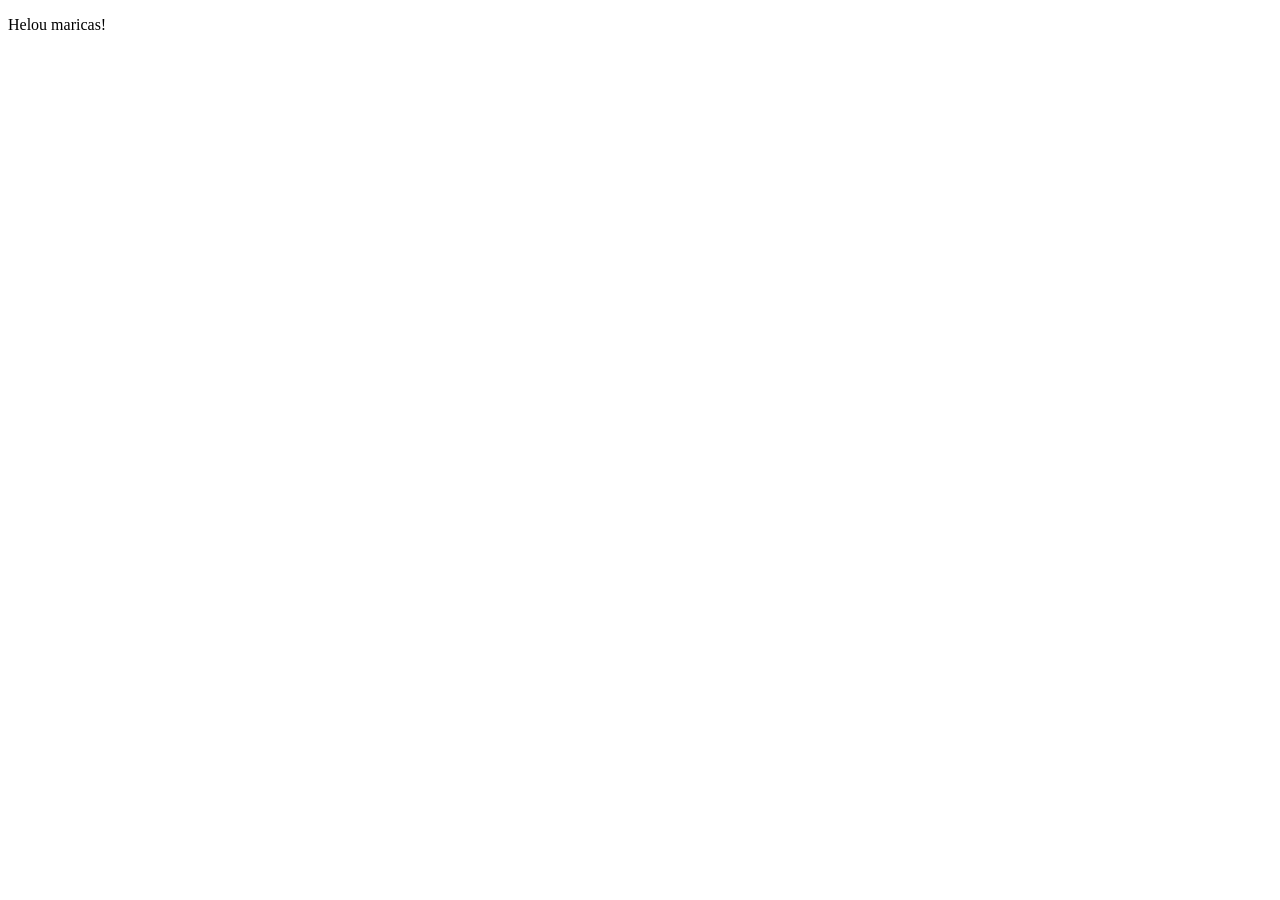
==== index.html @ 7c180227 "PrimerCommit" ====
<!DOCTYPE html>
<html lang="en">
<head>
    <meta charset="UTF-8">
    <meta name="viewport" content="width=device-width, initial-scale=1.0">
    <title>Document</title>
</head>
<body>
    <p>Helou maricas!</p>
</body>
</html>
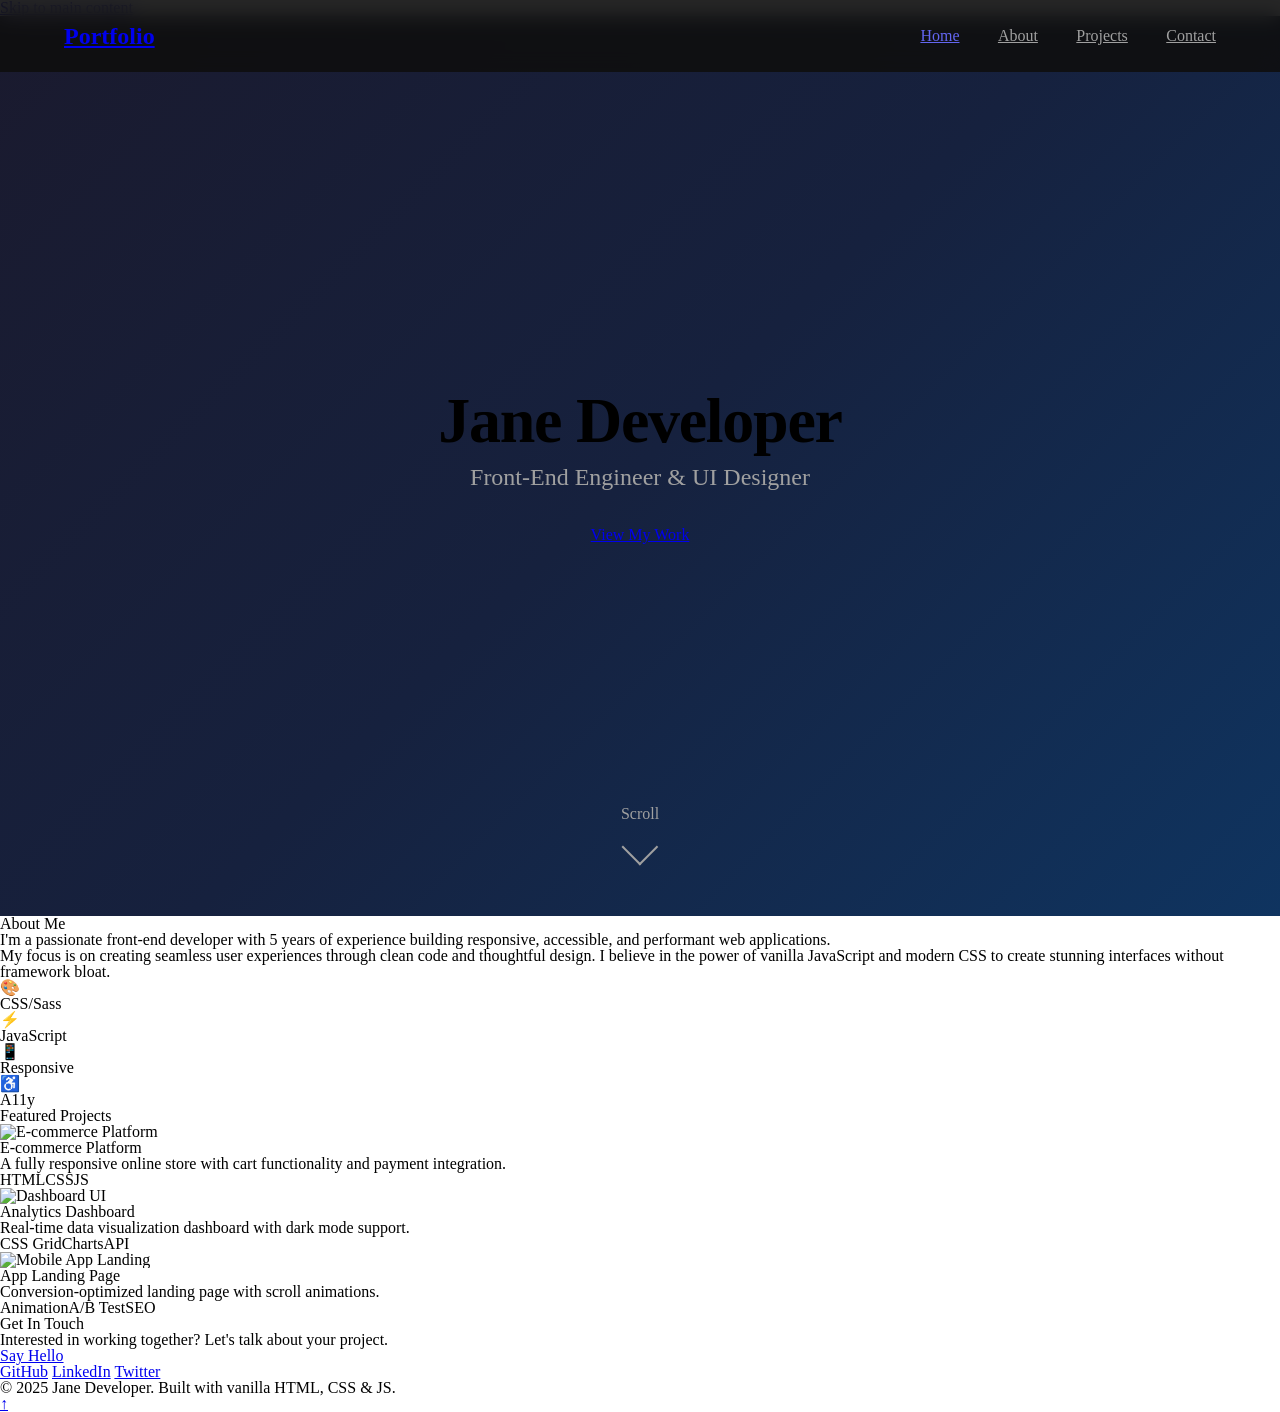
==== commit 9ea3befa: "Template" ====
--- a/index.html
+++ b/index.html
@@ -4,8 +4,153 @@
     <meta charset="UTF-8">
     <meta name="viewport" content="width=device-width, initial-scale=1.0">
     <title>Document</title>
+    <link rel="stylesheet" href="./assets/css/index.css">
+    <script src="./assets/js/main.js" defer></script>
 </head>
 <body>
-    <p>Helou maricas!</p>
+   <!-- Skip link for accessibility -->
+	<a href="#main" class="skip-link">Skip to main content</a>
+
+	<!-- Navigation -->
+	<nav class="nav">
+		<div class="nav-container">
+			<a href="#" class="nav-logo">Portfolio</a>
+			<ul class="nav-links">
+				<li><a href="#hero">Home</a></li>
+				<li><a href="#about">About</a></li>
+				<li><a href="#projects">Projects</a></li>
+				<li><a href="#contact">Contact</a></li>
+			</ul>
+		</div>
+	</nav>
+
+	<main id="main">
+		<!-- Hero Section -->
+		<section id="hero" class="hero">
+			<div class="hero-bg parallax-bg"></div>
+			<div class="hero-content">
+				<h1 class="hero-title animate-on-scroll">Jane Developer</h1>
+				<p class="hero-subtitle animate-on-scroll">Front-End Engineer & UI Designer</p>
+				<a href="#projects" class="btn animate-on-scroll">View My Work</a>
+			</div>
+			<div class="scroll-indicator">
+				<span>Scroll</span>
+				<div class="scroll-arrow"></div>
+			</div>
+		</section>
+
+		<!-- About Section -->
+		<section id="about" class="section about">
+			<div class="container">
+				<h2 class="section-title animate-on-scroll">About Me</h2>
+				<div class="about-grid">
+					<div class="about-text animate-on-scroll">
+						<p>
+							I'm a passionate front-end developer with 5 years of experience
+							building responsive, accessible, and performant web applications.
+						</p>
+						<p>
+							My focus is on creating seamless user experiences through clean code
+							and thoughtful design. I believe in the power of vanilla JavaScript
+							and modern CSS to create stunning interfaces without framework bloat.
+						</p>
+					</div>
+					<div class="skills-grid" data-reveal-stagger>
+						<div class="skill-card">
+							<span class="skill-icon">🎨</span>
+							<h3>CSS/Sass</h3>
+							<div class="skill-bar"><div class="skill-fill" style="--fill: 95%"></div></div>
+						</div>
+						<div class="skill-card">
+							<span class="skill-icon">⚡</span>
+							<h3>JavaScript</h3>
+							<div class="skill-bar"><div class="skill-fill" style="--fill: 90%"></div></div>
+						</div>
+						<div class="skill-card">
+							<span class="skill-icon">📱</span>
+							<h3>Responsive</h3>
+							<div class="skill-bar"><div class="skill-fill" style="--fill: 98%"></div></div>
+						</div>
+						<div class="skill-card">
+							<span class="skill-icon">♿</span>
+							<h3>A11y</h3>
+							<div class="skill-bar"><div class="skill-fill" style="--fill: 85%"></div></div>
+						</div>
+					</div>
+				</div>
+			</div>
+		</section>
+
+		<!-- Projects Section -->
+		<section id="projects" class="section projects">
+			<div class="container">
+				<h2 class="section-title animate-on-scroll">Featured Projects</h2>
+				<div class="projects-grid" data-reveal-stagger>
+					<article class="project-card">
+						<div class="project-image">
+							<img src="https://picsum.photos/400/300?random=1" alt="E-commerce Platform" loading="lazy" />
+						</div>
+						<div class="project-content">
+							<h3>E-commerce Platform</h3>
+							<p>A fully responsive online store with cart functionality and payment integration.</p>
+							<div class="project-tags">
+								<span>HTML</span><span>CSS</span><span>JS</span>
+							</div>
+						</div>
+					</article>
+					<article class="project-card">
+						<div class="project-image">
+							<img src="https://picsum.photos/400/300?random=2" alt="Dashboard UI" loading="lazy" />
+						</div>
+						<div class="project-content">
+							<h3>Analytics Dashboard</h3>
+							<p>Real-time data visualization dashboard with dark mode support.</p>
+							<div class="project-tags">
+								<span>CSS Grid</span><span>Charts</span><span>API</span>
+							</div>
+						</div>
+					</article>
+					<article class="project-card">
+						<div class="project-image">
+							<img src="https://picsum.photos/400/300?random=3" alt="Mobile App Landing" loading="lazy" />
+						</div>
+						<div class="project-content">
+							<h3>App Landing Page</h3>
+							<p>Conversion-optimized landing page with scroll animations.</p>
+							<div class="project-tags">
+								<span>Animation</span><span>A/B Test</span><span>SEO</span>
+							</div>
+						</div>
+					</article>
+				</div>
+			</div>
+		</section>
+
+		<!-- Contact Section -->
+		<section id="contact" class="section contact">
+			<div class="container">
+				<h2 class="section-title animate-on-scroll">Get In Touch</h2>
+				<div class="contact-content animate-on-scroll">
+					<p>Interested in working together? Let's talk about your project.</p>
+					<a href="mailto:hello@example.com" class="btn btn-primary">Say Hello</a>
+					<div class="social-links">
+						<a href="#" aria-label="GitHub">GitHub</a>
+						<a href="#" aria-label="LinkedIn">LinkedIn</a>
+						<a href="#" aria-label="Twitter">Twitter</a>
+					</div>
+				</div>
+			</div>
+		</section>
+	</main>
+
+	<!-- Footer -->
+	<footer class="footer">
+		<div class="container">
+			<p>&copy; 2025 Jane Developer. Built with vanilla HTML, CSS & JS.</p>
+			<a href="#hero" class="back-to-top" aria-label="Back to top">↑</a>
+		</div>
+	</footer>
+
+	
 </body>
 </html>
--- a/assets/css/index.css
+++ b/assets/css/index.css
@@ -0,0 +1,6 @@
+@import url("reset.css");
+@import url("theme.css");
+@import url("base.css");
+@import url("layout.css");
+@import url("components.css");
+@import url("navigation.css")
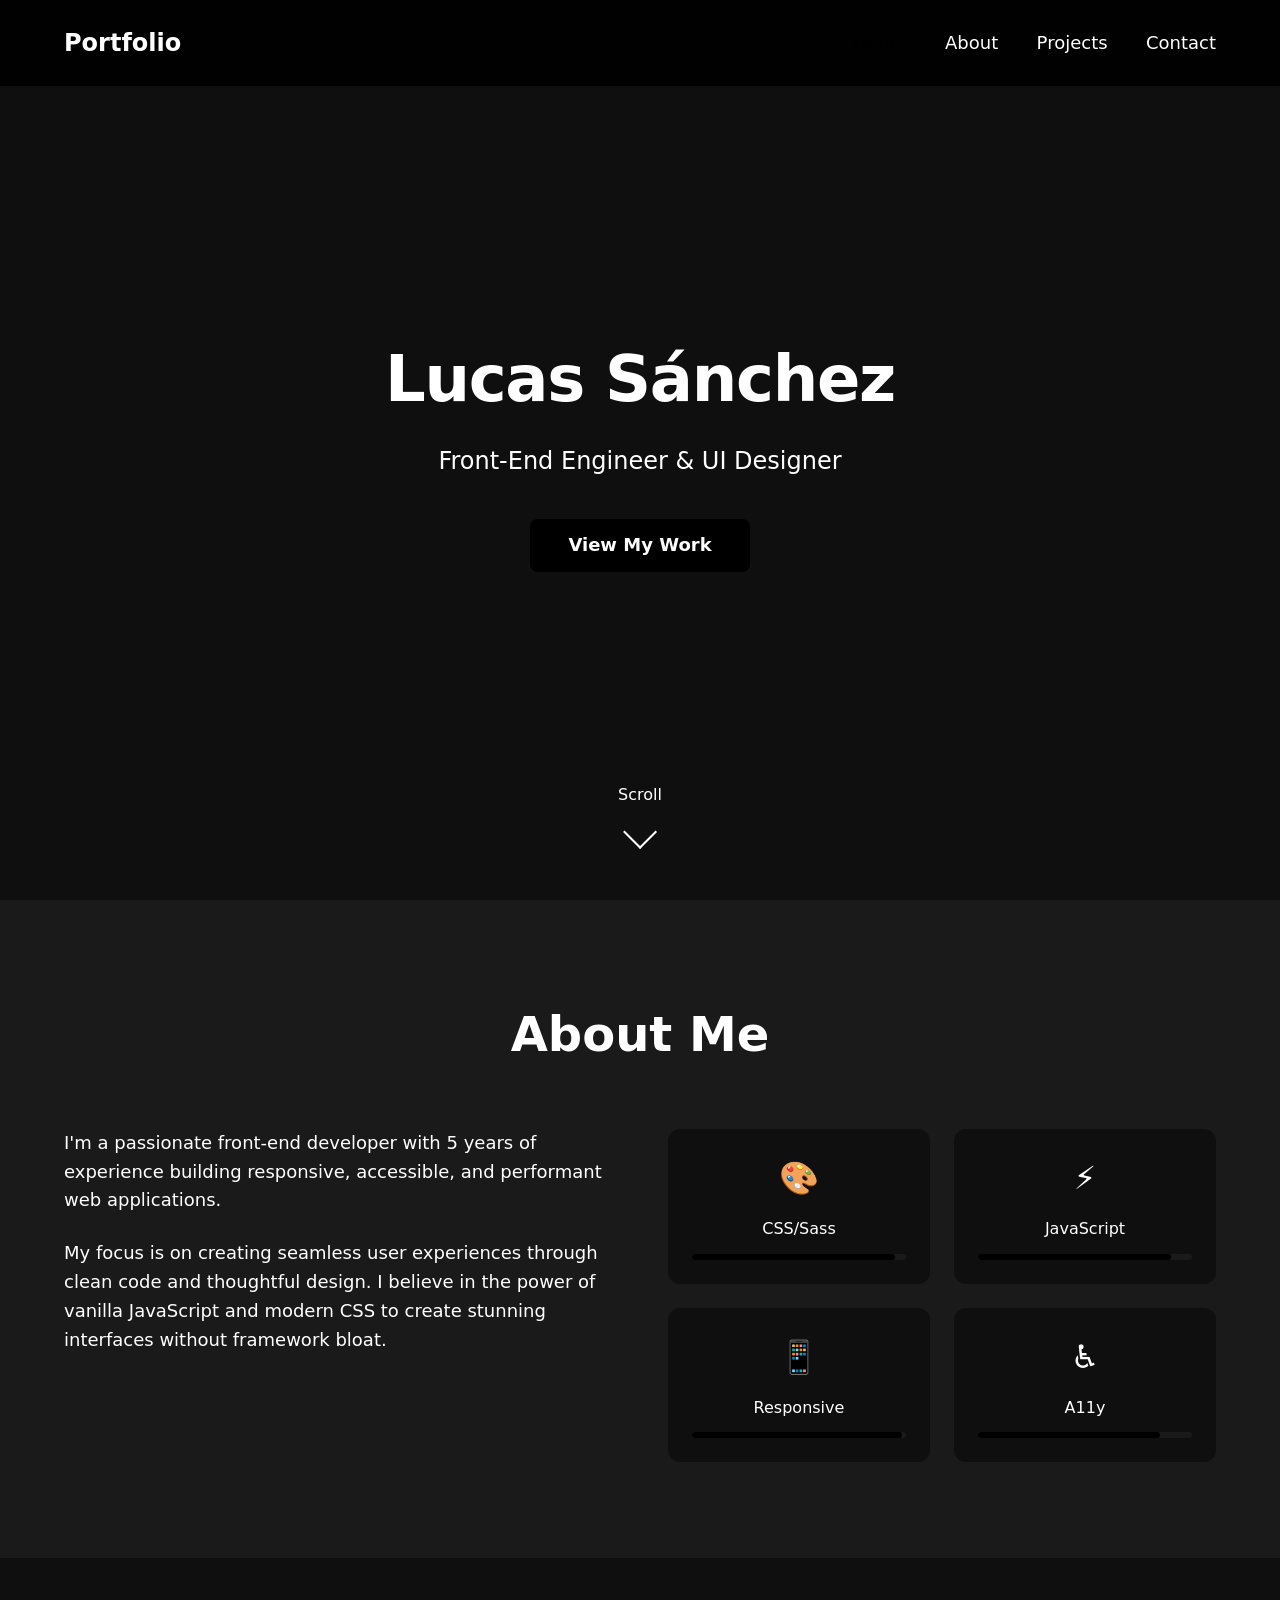
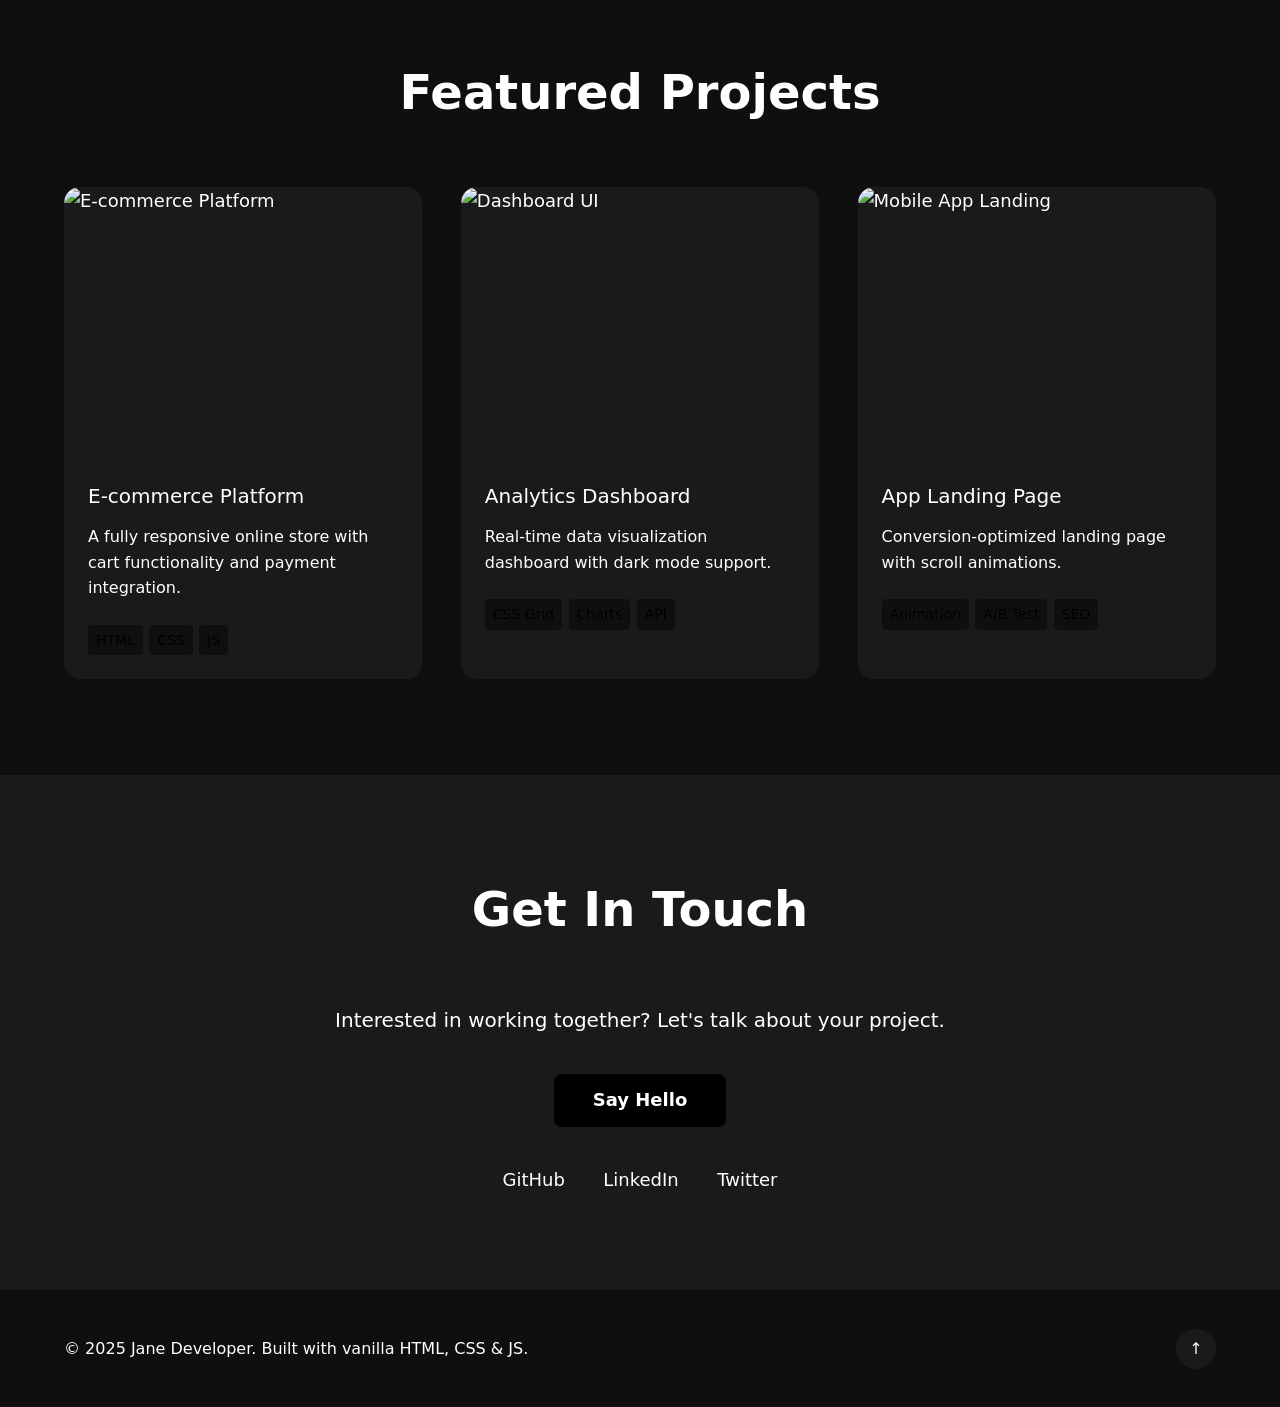
==== commit 0ff6d896: "CarruselParallax" ====
--- a/index.html
+++ b/index.html
@@ -25,11 +25,23 @@
 	</nav>
 
 	<main id="main">
-		<!-- Hero Section -->
 		<section id="hero" class="hero">
-			<div class="hero-bg parallax-bg"></div>
+			<div class="parallax-bg">
+    <div class="parallax-carousel">
+        <img src="https://ik.imagekit.io/55skyabyg/Ilustracio%CC%81n_sin_ti%CC%81tulo%202%20(1).jpg" alt="">
+        <img src="https://ik.imagekit.io/55skyabyg/Ilustracio%CC%81n_sin_ti%CC%81tulo%201.jpg" alt="">
+        <img src="https://ik.imagekit.io/55skyabyg/Ilustracio%CC%81n_sin_ti%CC%81tulo%20(1).jpg" alt="">
+        <img src="https://ik.imagekit.io/55skyabyg/Ilustracio%CC%81n_sin_ti%CC%81tulo.jpg" alt="">
+
+        
+        <img src="https://ik.imagekit.io/55skyabyg/Ilustracio%CC%81n_sin_ti%CC%81tulo%202%20(1).jpg" alt="">
+        <img src="https://ik.imagekit.io/55skyabyg/Ilustracio%CC%81n_sin_ti%CC%81tulo%201.jpg" alt="">
+        <img src="https://ik.imagekit.io/55skyabyg/Ilustracio%CC%81n_sin_ti%CC%81tulo%20(1).jpg" alt="">
+        <img src="https://ik.imagekit.io/55skyabyg/Ilustracio%CC%81n_sin_ti%CC%81tulo.jpg" alt="">
+    </div>
+</div>
 			<div class="hero-content">
-				<h1 class="hero-title animate-on-scroll">Jane Developer</h1>
+				<h1 class="hero-title animate-on-scroll">Lucas Sánchez</h1>
 				<p class="hero-subtitle animate-on-scroll">Front-End Engineer & UI Designer</p>
 				<a href="#projects" class="btn animate-on-scroll">View My Work</a>
 			</div>
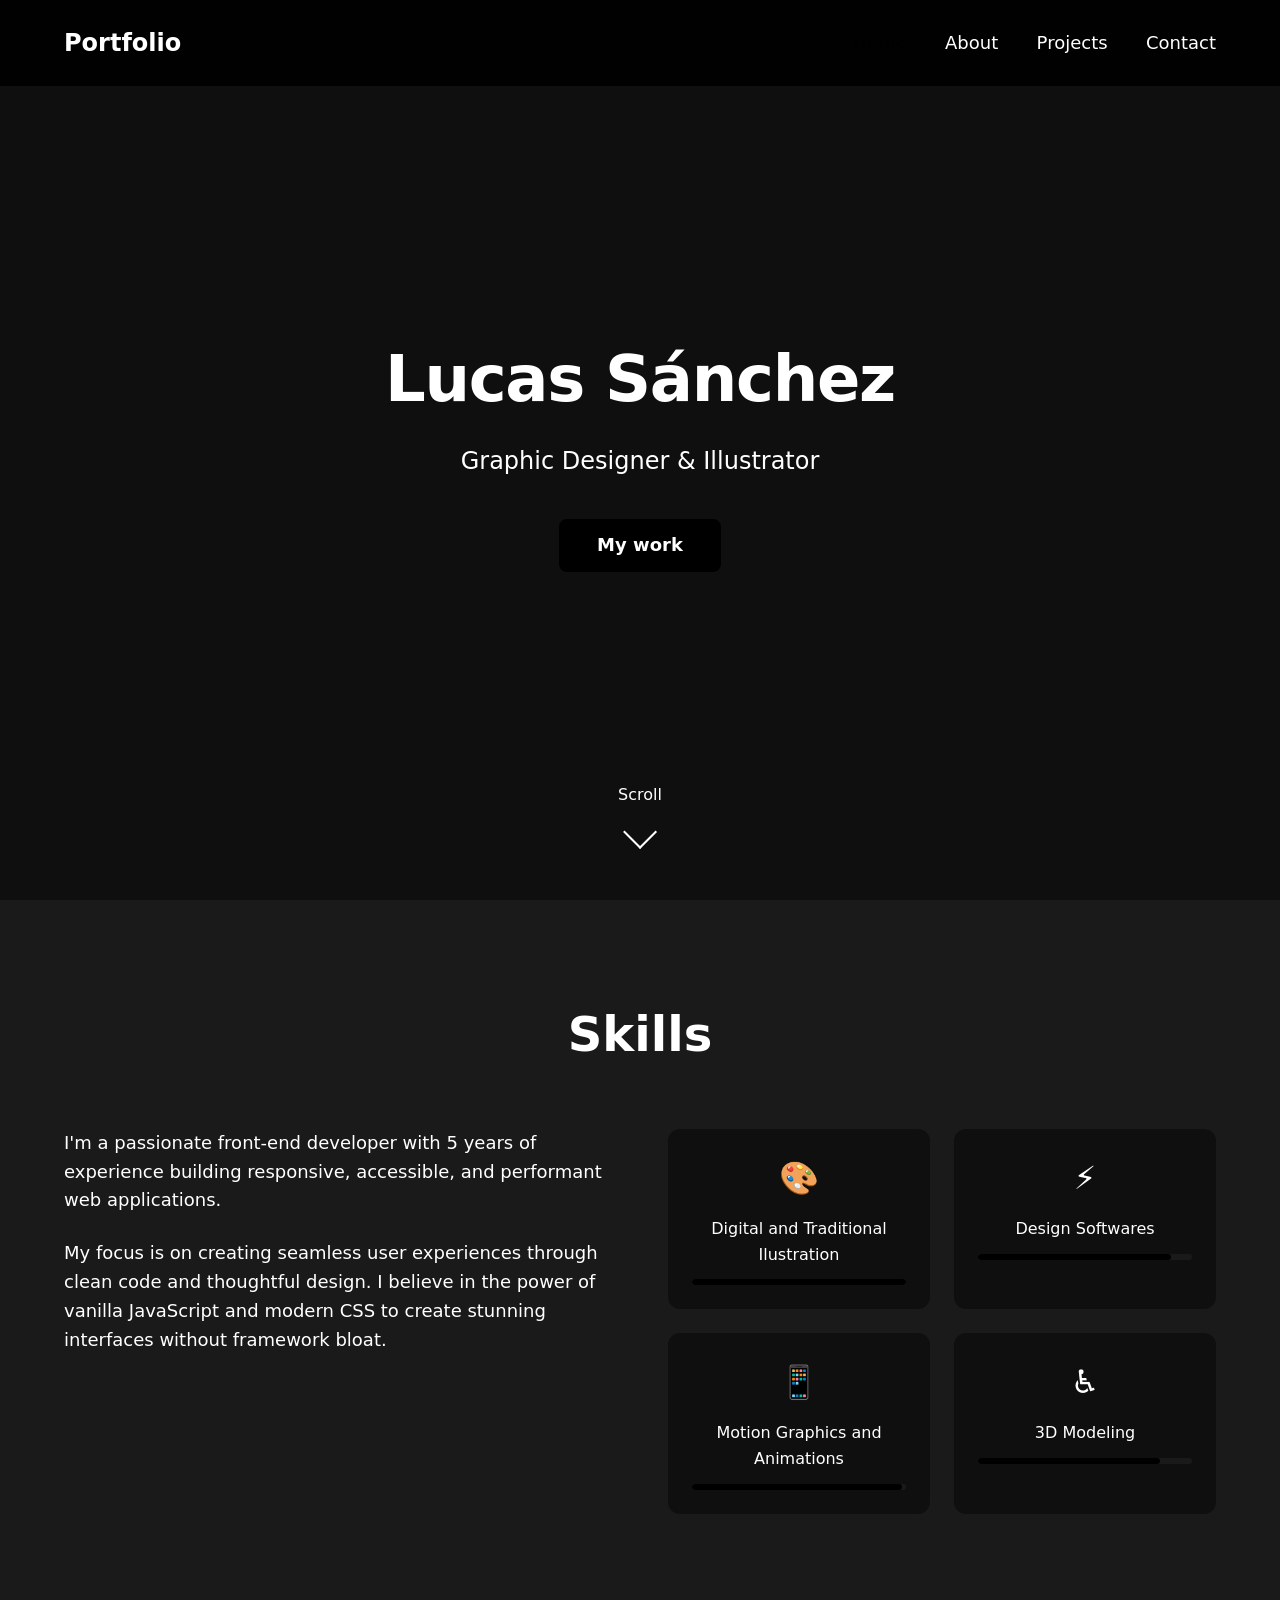
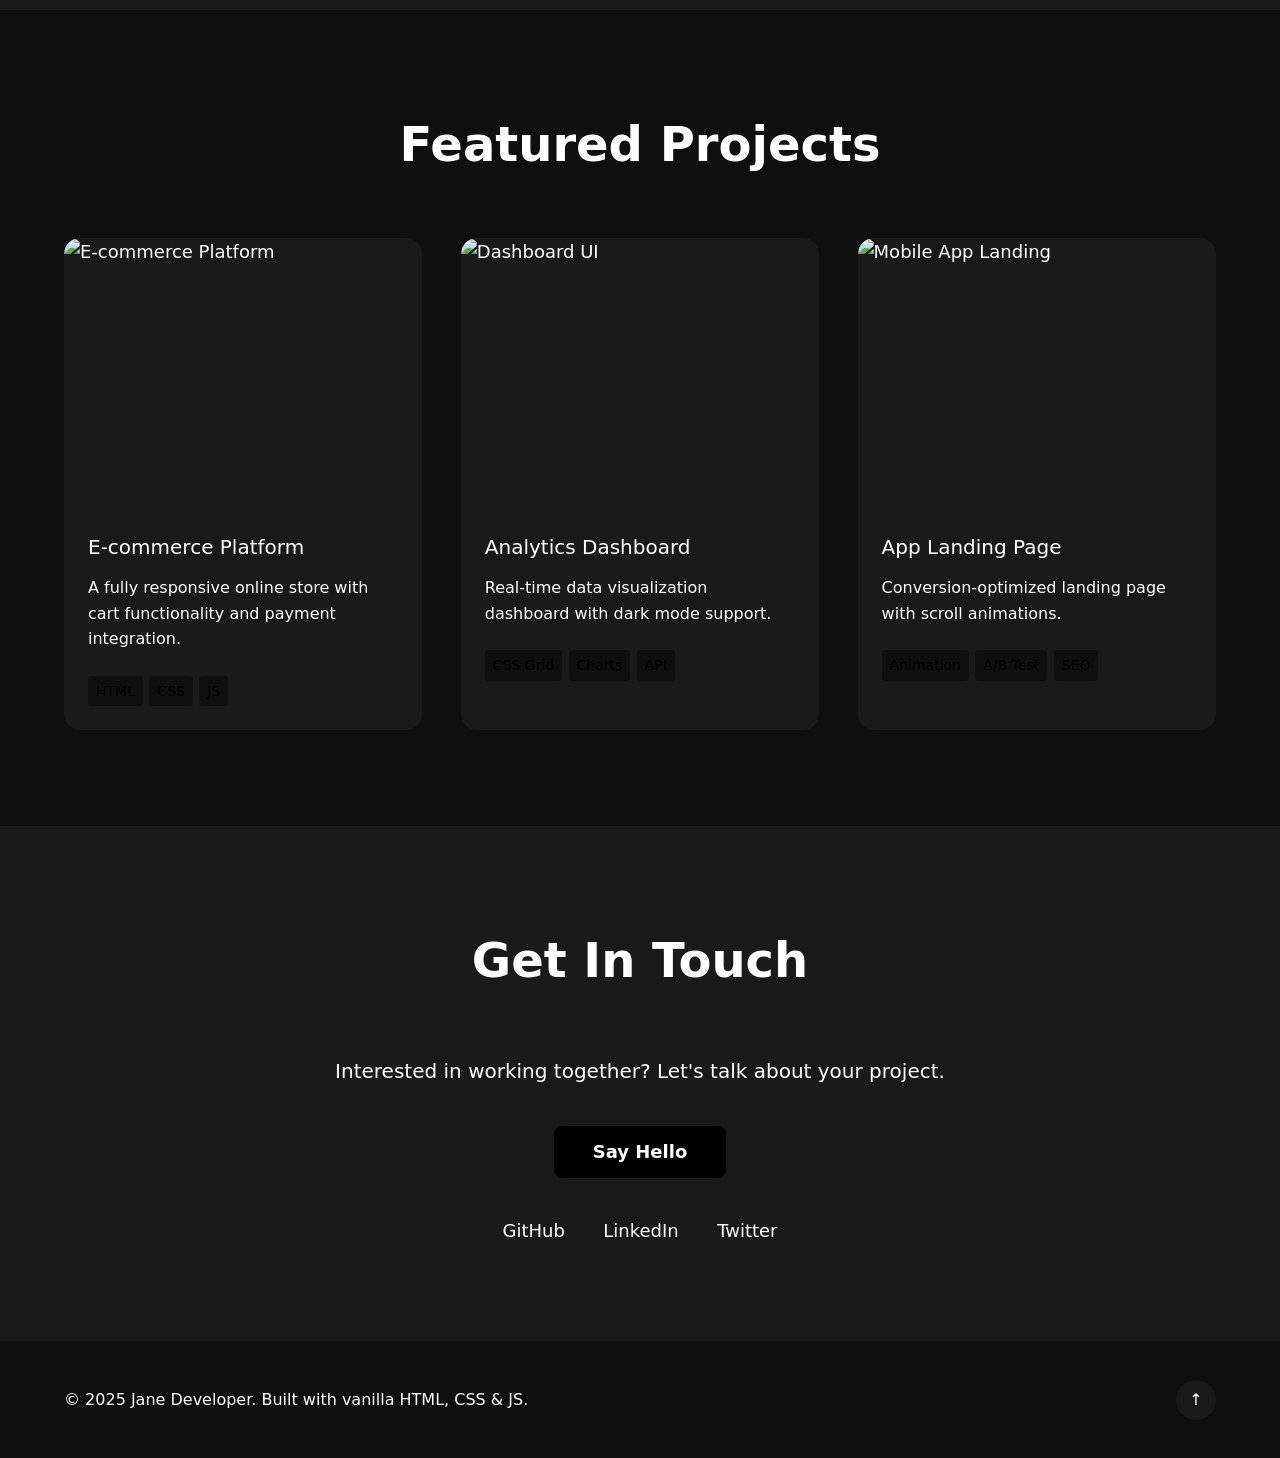
==== commit 6c061c21: "Texto" ====
--- a/index.html
+++ b/index.html
@@ -42,8 +42,8 @@
 </div>
 			<div class="hero-content">
 				<h1 class="hero-title animate-on-scroll">Lucas Sánchez</h1>
-				<p class="hero-subtitle animate-on-scroll">Front-End Engineer & UI Designer</p>
-				<a href="#projects" class="btn animate-on-scroll">View My Work</a>
+				<p class="hero-subtitle animate-on-scroll">Graphic Designer & Illustrator</p>
+				<a href="#projects" class="btn animate-on-scroll">My work</a>
 			</div>
 			<div class="scroll-indicator">
 				<span>Scroll</span>
@@ -54,7 +54,7 @@
 		<!-- About Section -->
 		<section id="about" class="section about">
 			<div class="container">
-				<h2 class="section-title animate-on-scroll">About Me</h2>
+				<h2 class="section-title animate-on-scroll">Skills</h2>
 				<div class="about-grid">
 					<div class="about-text animate-on-scroll">
 						<p>
@@ -70,22 +70,22 @@
 					<div class="skills-grid" data-reveal-stagger>
 						<div class="skill-card">
 							<span class="skill-icon">🎨</span>
-							<h3>CSS/Sass</h3>
-							<div class="skill-bar"><div class="skill-fill" style="--fill: 95%"></div></div>
+							<h3>Digital and Traditional Ilustration</h3>
+							<div class="skill-bar"><div class="skill-fill" style="--fill: 100%"></div></div>
 						</div>
 						<div class="skill-card">
 							<span class="skill-icon">⚡</span>
-							<h3>JavaScript</h3>
+							<h3>Design Softwares</h3>
 							<div class="skill-bar"><div class="skill-fill" style="--fill: 90%"></div></div>
 						</div>
 						<div class="skill-card">
 							<span class="skill-icon">📱</span>
-							<h3>Responsive</h3>
+							<h3>Motion Graphics and Animations</h3>
 							<div class="skill-bar"><div class="skill-fill" style="--fill: 98%"></div></div>
 						</div>
 						<div class="skill-card">
 							<span class="skill-icon">♿</span>
-							<h3>A11y</h3>
+							<h3>3D Modeling</h3>
 							<div class="skill-bar"><div class="skill-fill" style="--fill: 85%"></div></div>
 						</div>
 					</div>
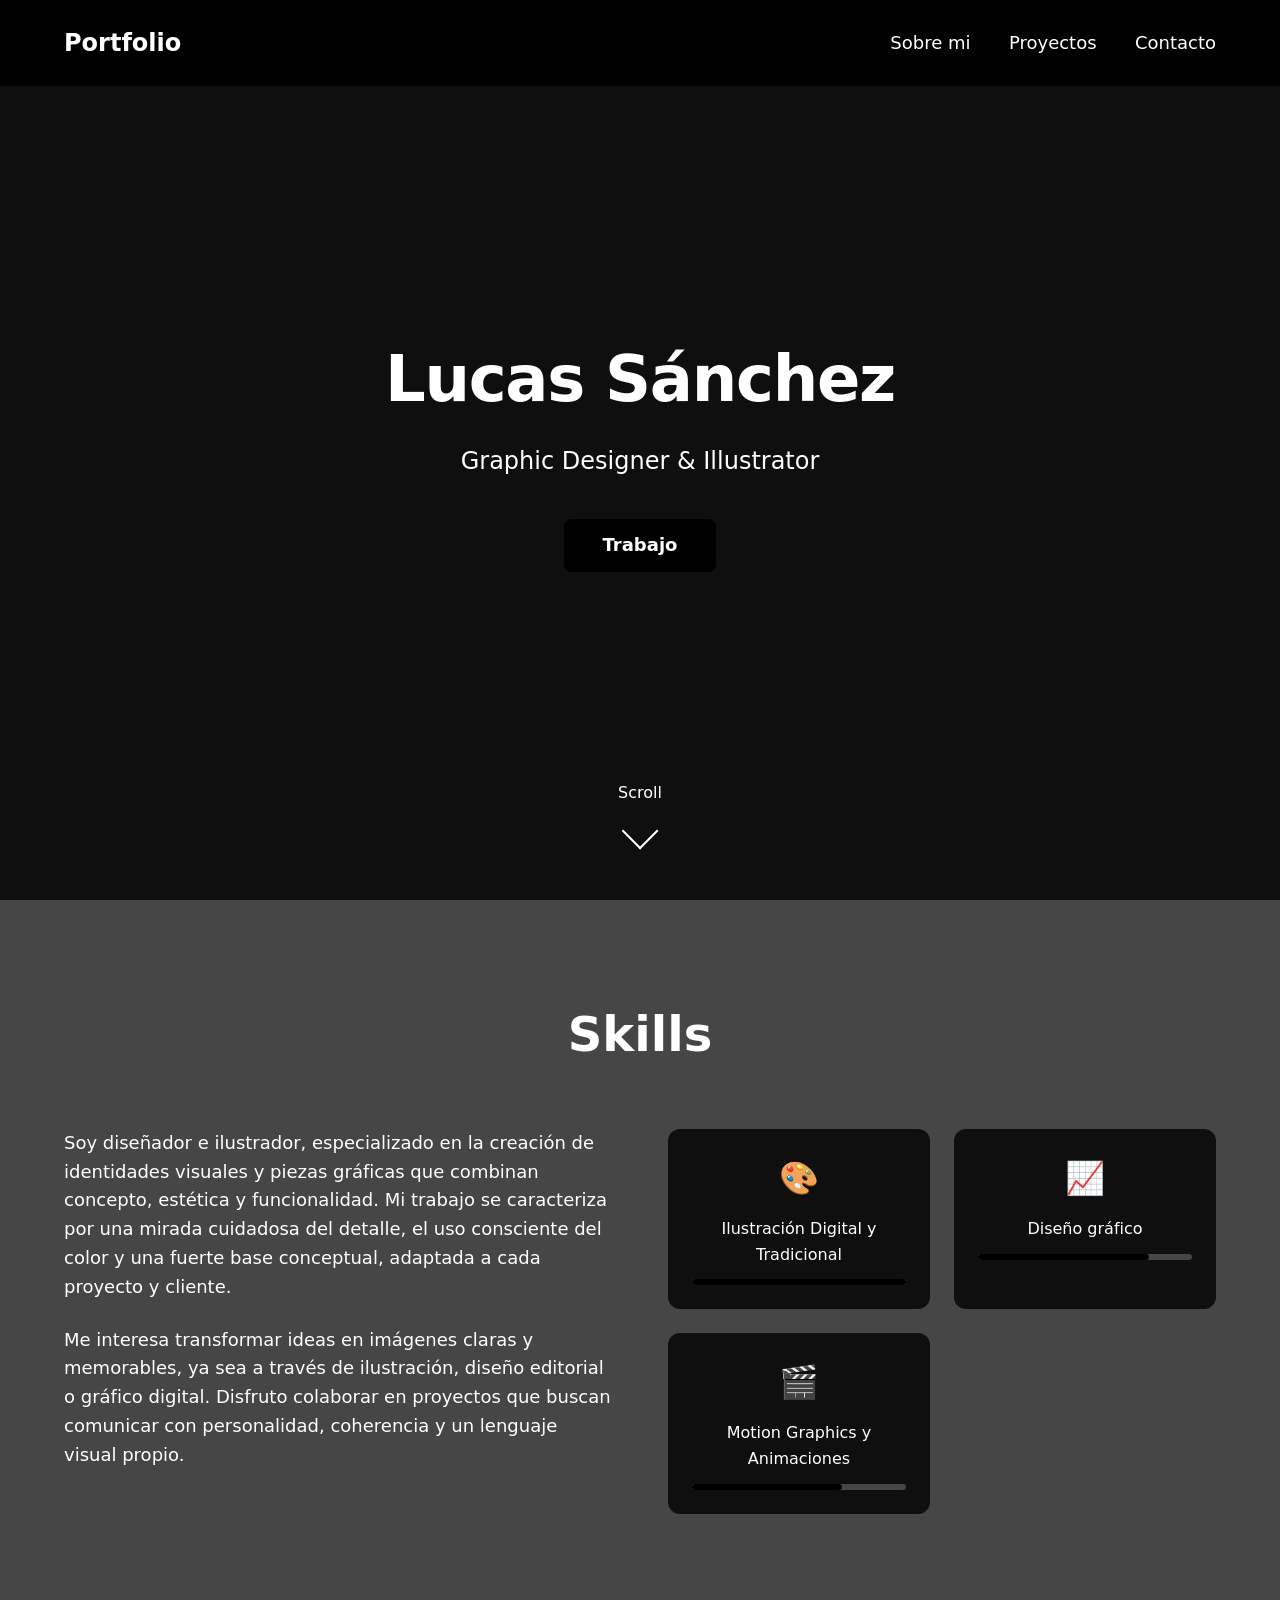
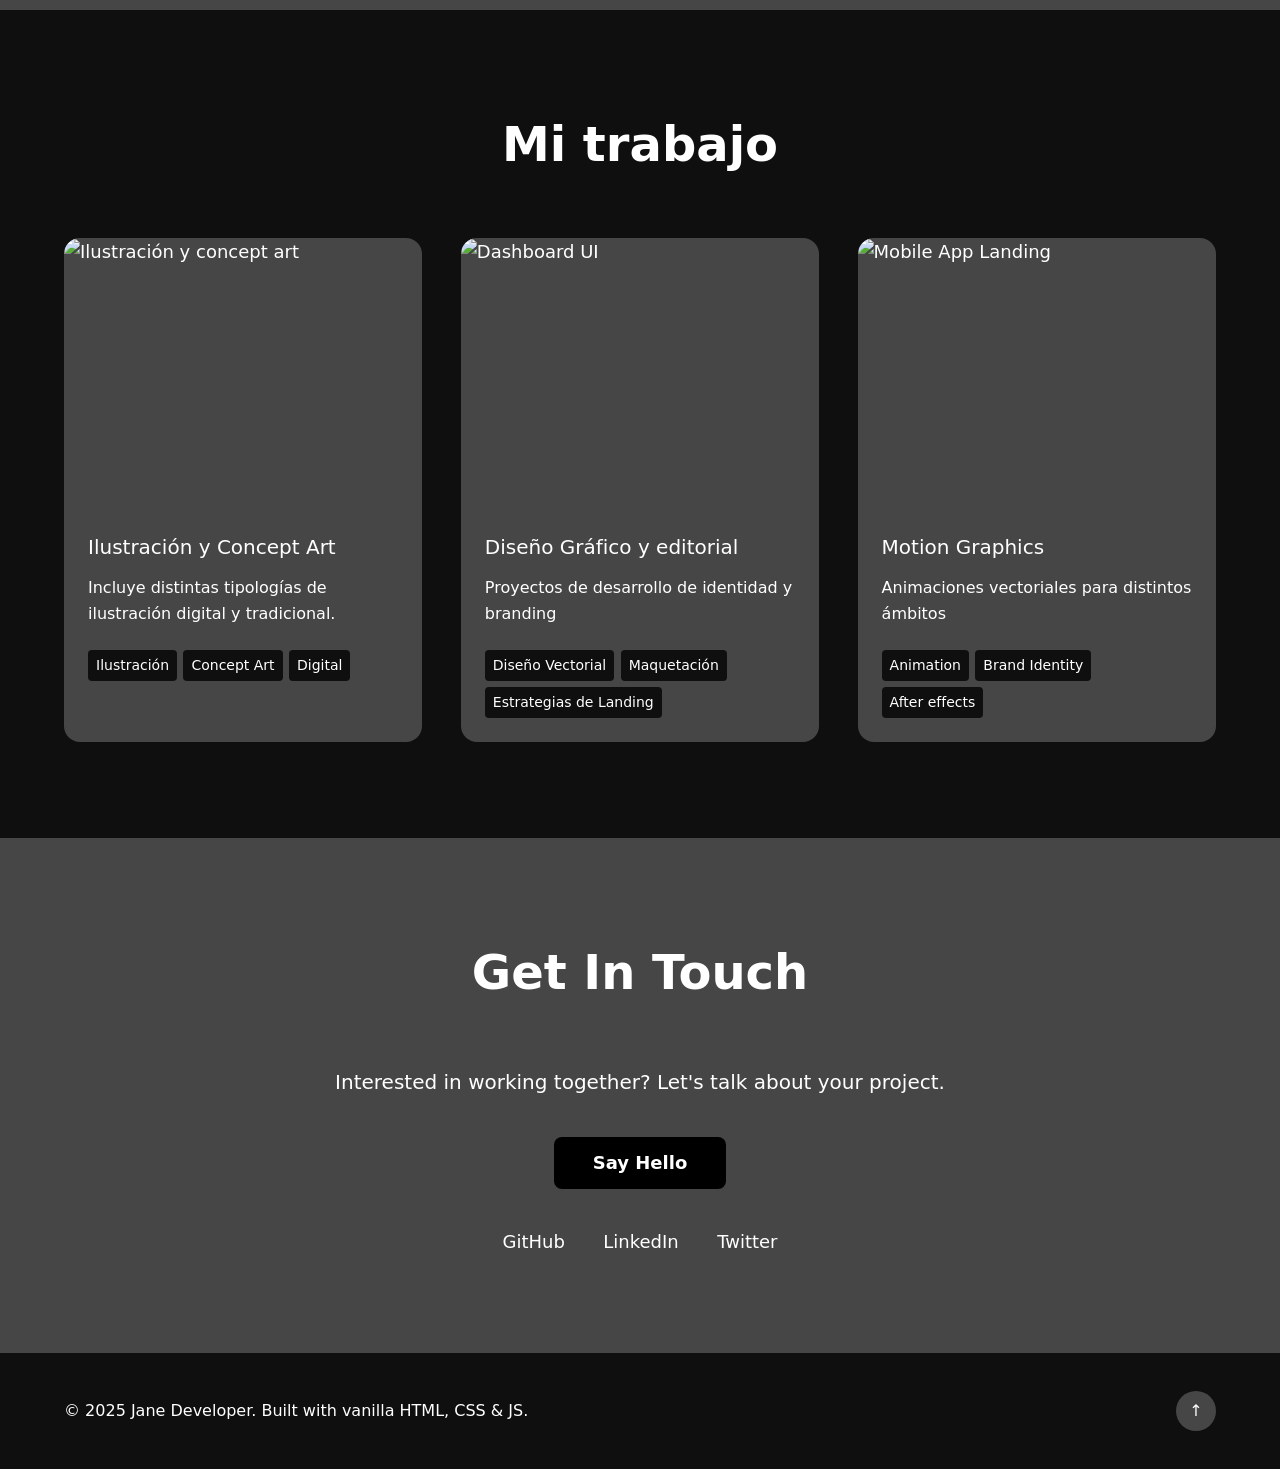
==== commit 44a45670: "Texto y ajuste pequeños" ====
--- a/index.html
+++ b/index.html
@@ -1,5 +1,5 @@
 <!DOCTYPE html>
-<html lang="en">
+<html lang="es">
 <head>
     <meta charset="UTF-8">
     <meta name="viewport" content="width=device-width, initial-scale=1.0">
@@ -17,9 +17,9 @@
 			<a href="#" class="nav-logo">Portfolio</a>
 			<ul class="nav-links">
 				<li><a href="#hero">Home</a></li>
-				<li><a href="#about">About</a></li>
-				<li><a href="#projects">Projects</a></li>
-				<li><a href="#contact">Contact</a></li>
+				<li><a href="#about">Sobre mi</a></li>
+				<li><a href="#projects">Proyectos</a></li>
+				<li><a href="#contact">Contacto</a></li>
 			</ul>
 		</div>
 	</nav>
@@ -43,7 +43,7 @@
 			<div class="hero-content">
 				<h1 class="hero-title animate-on-scroll">Lucas Sánchez</h1>
 				<p class="hero-subtitle animate-on-scroll">Graphic Designer & Illustrator</p>
-				<a href="#projects" class="btn animate-on-scroll">My work</a>
+				<a href="#projects" class="btn animate-on-scroll">Trabajo</a>
 			</div>
 			<div class="scroll-indicator">
 				<span>Scroll</span>
@@ -58,36 +58,29 @@
 				<div class="about-grid">
 					<div class="about-text animate-on-scroll">
 						<p>
-							I'm a passionate front-end developer with 5 years of experience
-							building responsive, accessible, and performant web applications.
+							Soy diseñador e ilustrador, especializado en la creación de identidades visuales y piezas gráficas que combinan concepto, estética y funcionalidad. Mi trabajo se caracteriza por una mirada cuidadosa del detalle, el uso consciente del color y una fuerte base conceptual, adaptada a cada proyecto y cliente.
 						</p>
 						<p>
-							My focus is on creating seamless user experiences through clean code
-							and thoughtful design. I believe in the power of vanilla JavaScript
-							and modern CSS to create stunning interfaces without framework bloat.
+							Me interesa transformar ideas en imágenes claras y memorables, ya sea a través de ilustración, diseño editorial o gráfico digital. Disfruto colaborar en proyectos que buscan comunicar con personalidad, coherencia y un lenguaje visual propio.
 						</p>
 					</div>
 					<div class="skills-grid" data-reveal-stagger>
 						<div class="skill-card">
 							<span class="skill-icon">🎨</span>
-							<h3>Digital and Traditional Ilustration</h3>
+							<h3>Ilustración Digital y Tradicional</h3>
 							<div class="skill-bar"><div class="skill-fill" style="--fill: 100%"></div></div>
 						</div>
 						<div class="skill-card">
-							<span class="skill-icon">⚡</span>
-							<h3>Design Softwares</h3>
-							<div class="skill-bar"><div class="skill-fill" style="--fill: 90%"></div></div>
+							<span class="skill-icon">📈</span>
+							<h3>Diseño gráfico</h3>
+							<div class="skill-bar"><div class="skill-fill" style="--fill: 80%"></div></div>
 						</div>
 						<div class="skill-card">
-							<span class="skill-icon">📱</span>
-							<h3>Motion Graphics and Animations</h3>
-							<div class="skill-bar"><div class="skill-fill" style="--fill: 98%"></div></div>
+							<span class="skill-icon">🎬</span>
+							<h3>Motion Graphics y Animaciones</h3>
+							<div class="skill-bar"><div class="skill-fill" style="--fill: 70%"></div></div>
 						</div>
-						<div class="skill-card">
-							<span class="skill-icon">♿</span>
-							<h3>3D Modeling</h3>
-							<div class="skill-bar"><div class="skill-fill" style="--fill: 85%"></div></div>
-						</div>
+
 					</div>
 				</div>
 			</div>
@@ -96,29 +89,33 @@
 		<!-- Projects Section -->
 		<section id="projects" class="section projects">
 			<div class="container">
-				<h2 class="section-title animate-on-scroll">Featured Projects</h2>
+				<h2 class="section-title animate-on-scroll">Mi trabajo</h2>
 				<div class="projects-grid" data-reveal-stagger>
-					<article class="project-card">
-						<div class="project-image">
-							<img src="https://picsum.photos/400/300?random=1" alt="E-commerce Platform" loading="lazy" />
-						</div>
-						<div class="project-content">
-							<h3>E-commerce Platform</h3>
-							<p>A fully responsive online store with cart functionality and payment integration.</p>
-							<div class="project-tags">
-								<span>HTML</span><span>CSS</span><span>JS</span>
-							</div>
-						</div>
-					</article>
+					<a href="ilustracion.html" class="project-card">
+  <article>
+    <div class="project-image">
+      <img src="https://picsum.photos/400/300?random=1" alt="Ilustración y concept art">
+    </div>
+    <div class="project-content">
+      <h3>Ilustración y Concept Art</h3>
+      <p>Incluye distintas tipologías de ilustración digital y tradicional.</p>
+      <div class="project-tags">
+        <span>Ilustración</span>
+        <span>Concept Art</span>
+        <span>Digital</span>
+      </div>
+    </div>
+  </article>
+</a>
 					<article class="project-card">
 						<div class="project-image">
 							<img src="https://picsum.photos/400/300?random=2" alt="Dashboard UI" loading="lazy" />
 						</div>
 						<div class="project-content">
-							<h3>Analytics Dashboard</h3>
-							<p>Real-time data visualization dashboard with dark mode support.</p>
+							<h3>Diseño Gráfico y editorial</h3>
+							<p>Proyectos de desarrollo de identidad y branding</p>
 							<div class="project-tags">
-								<span>CSS Grid</span><span>Charts</span><span>API</span>
+								<span>Diseño Vectorial</span><span>Maquetación</span><span>Estrategias de Landing</span>
 							</div>
 						</div>
 					</article>
@@ -127,10 +124,10 @@
 							<img src="https://picsum.photos/400/300?random=3" alt="Mobile App Landing" loading="lazy" />
 						</div>
 						<div class="project-content">
-							<h3>App Landing Page</h3>
-							<p>Conversion-optimized landing page with scroll animations.</p>
+							<h3>Motion Graphics</h3>
+							<p>Animaciones vectoriales para distintos ámbitos</p>
 							<div class="project-tags">
-								<span>Animation</span><span>A/B Test</span><span>SEO</span>
+								<span>Animation</span><span>Brand Identity</span><span>After effects</span>
 							</div>
 						</div>
 					</article>
@@ -155,14 +152,12 @@
 		</section>
 	</main>
 
-	<!-- Footer -->
+
 	<footer class="footer">
 		<div class="container">
 			<p>&copy; 2025 Jane Developer. Built with vanilla HTML, CSS & JS.</p>
 			<a href="#hero" class="back-to-top" aria-label="Back to top">↑</a>
 		</div>
 	</footer>
-
-	
 </body>
 </html>
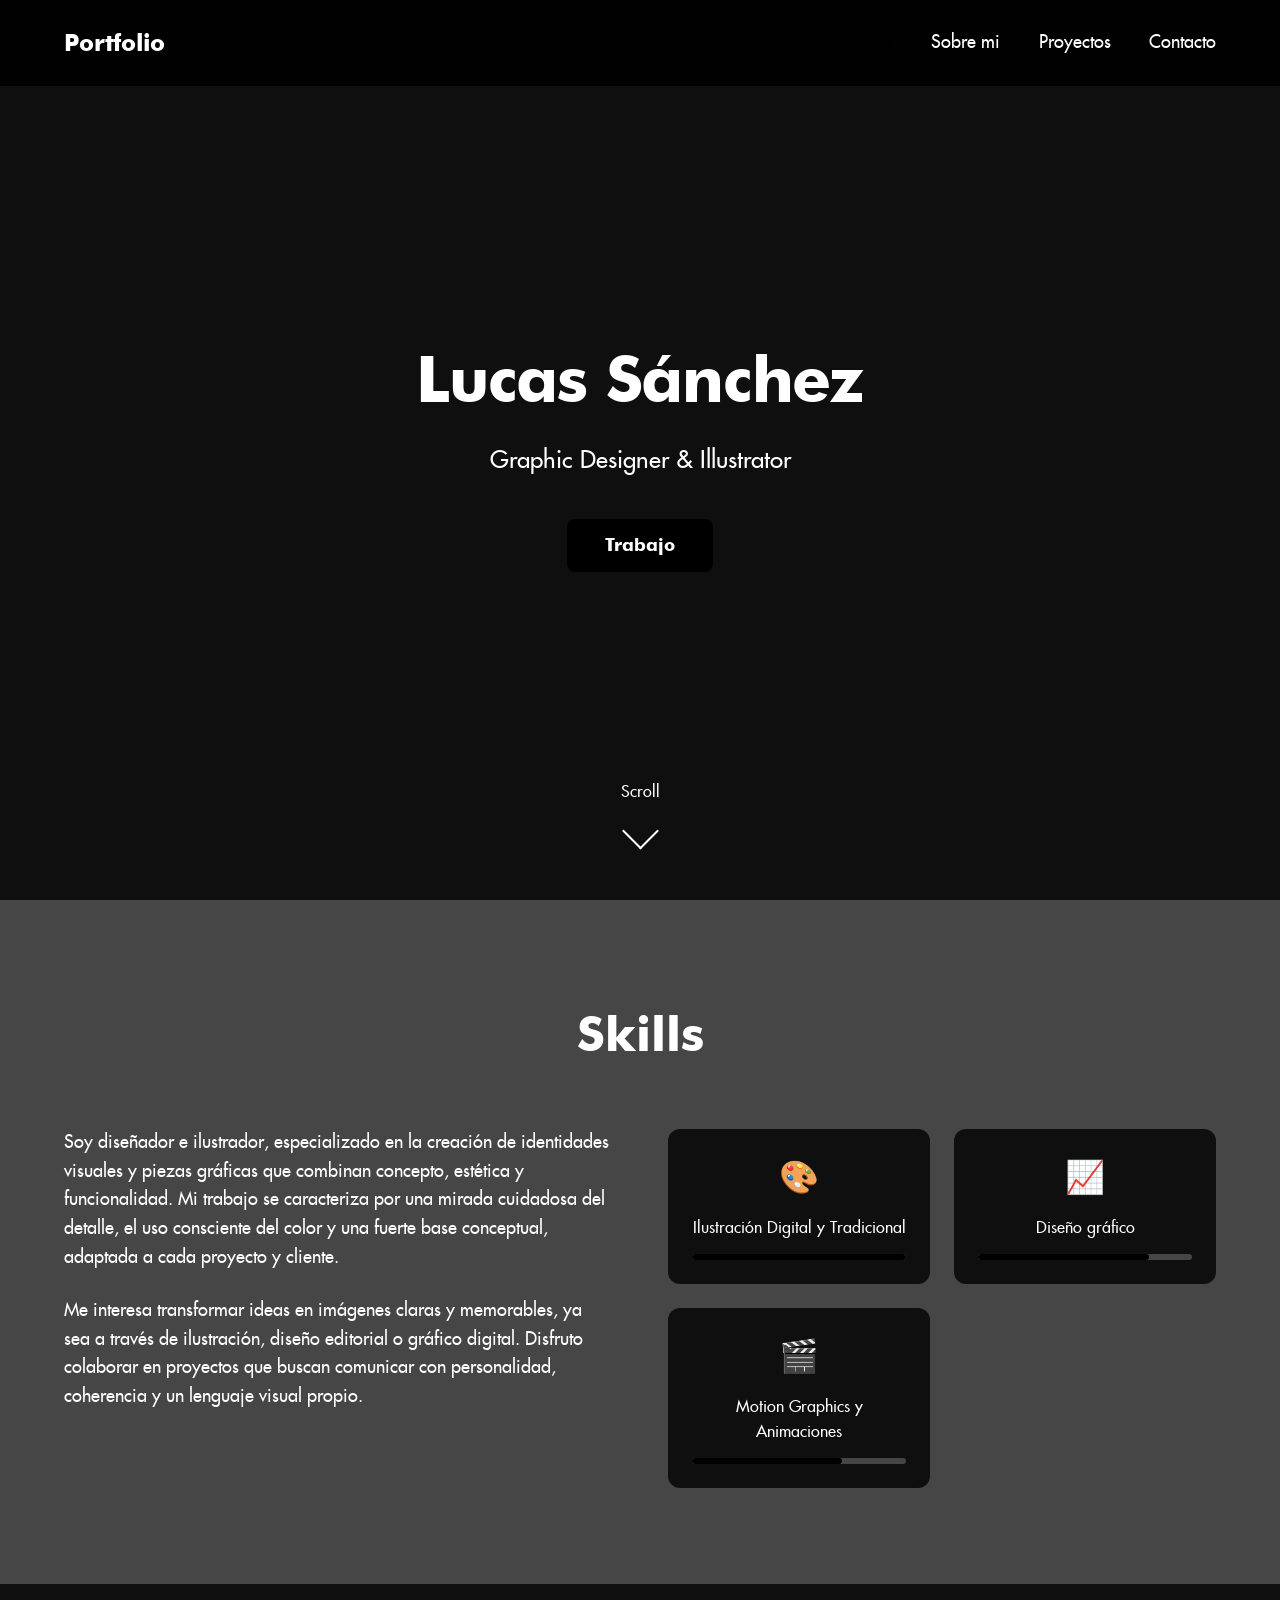
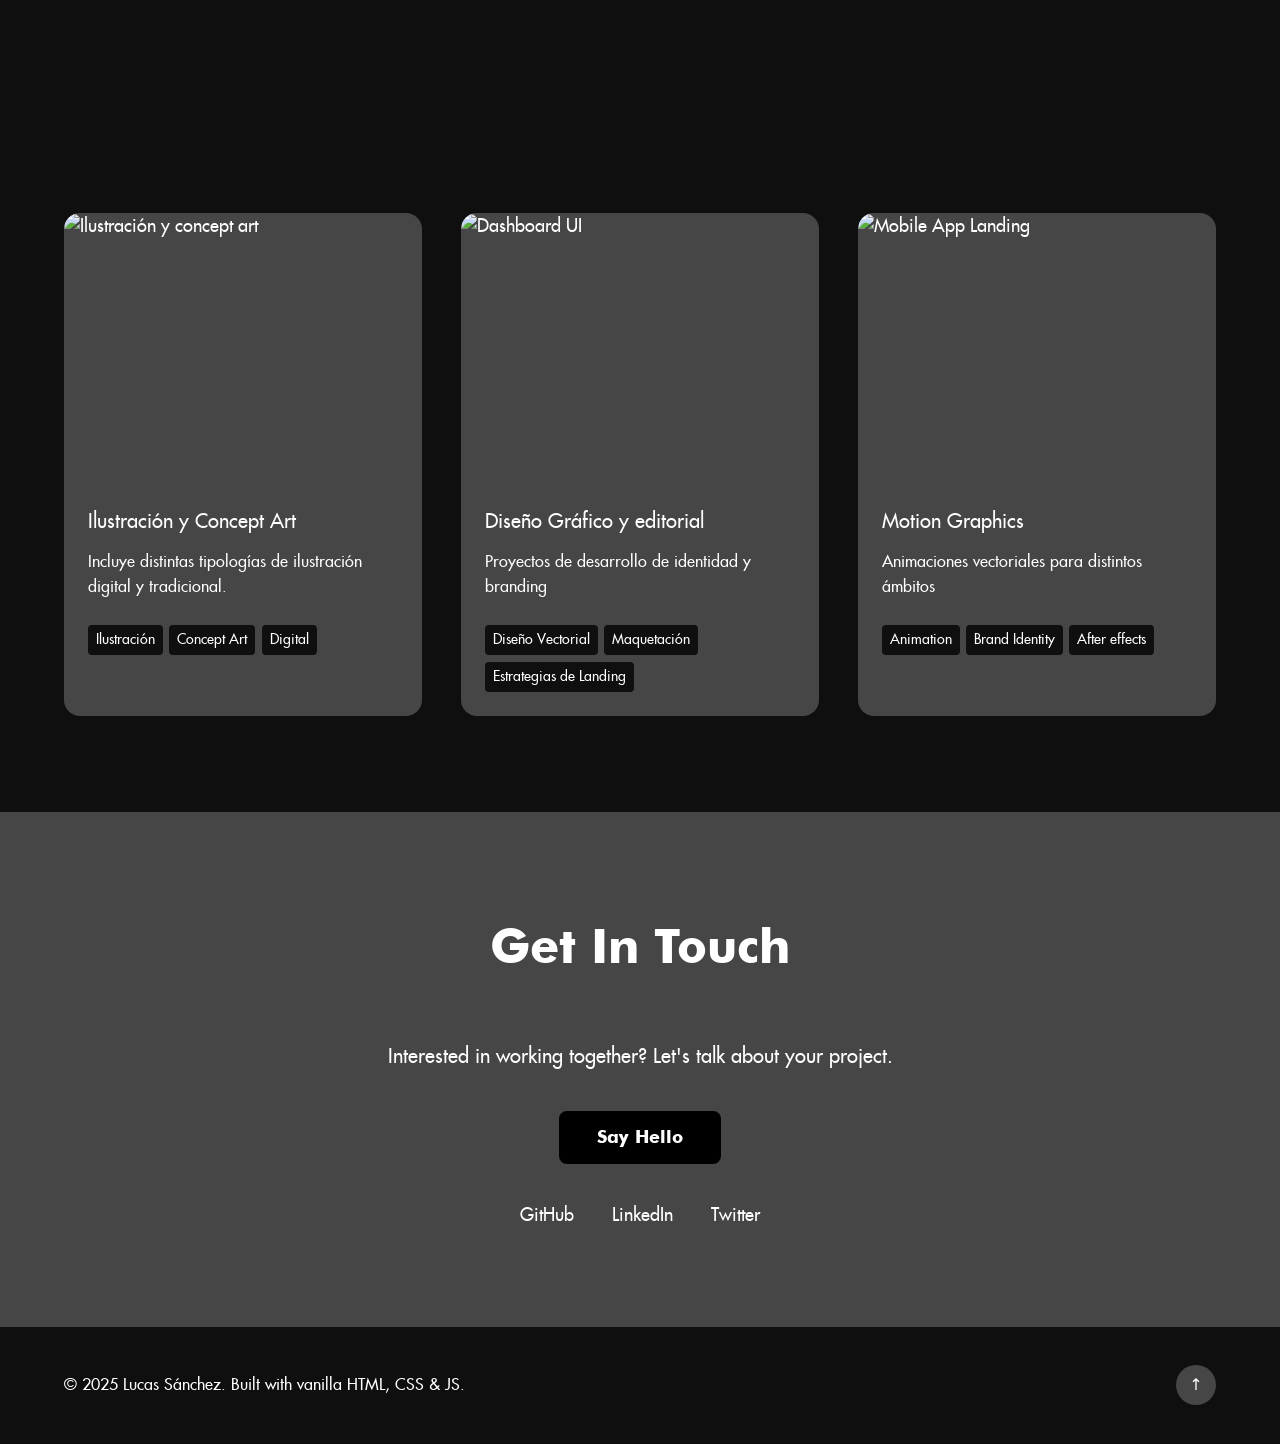
==== commit 1e2da402: "primera integración de secciones y tipografia" ====
--- a/index.html
+++ b/index.html
@@ -86,15 +86,14 @@
 			</div>
 		</section>
 
-		<!-- Projects Section -->
 		<section id="projects" class="section projects">
 			<div class="container">
 				<h2 class="section-title animate-on-scroll">Mi trabajo</h2>
 				<div class="projects-grid" data-reveal-stagger>
-					<a href="ilustracion.html" class="project-card">
+					<a href="secciones/ilustracion.html" class="project-card">
   <article>
     <div class="project-image">
-      <img src="https://picsum.photos/400/300?random=1" alt="Ilustración y concept art">
+      <img src=https://ik.imagekit.io/55skyabyg/Ilustracio%CC%81n_sin_ti%CC%81tulo%20(51).png alt="Ilustración y concept art">
     </div>
     <div class="project-content">
       <h3>Ilustración y Concept Art</h3>
@@ -107,9 +106,10 @@
     </div>
   </article>
 </a>
-					<article class="project-card">
+					<a href="secciones/Diseño.html" class="project-card">
+						<article>
 						<div class="project-image">
-							<img src="https://picsum.photos/400/300?random=2" alt="Dashboard UI" loading="lazy" />
+							<img src=https://ik.imagekit.io/55skyabyg/Screenshot_2025-12-14_194004%20(2).png alt="Dashboard UI" loading="lazy" />
 						</div>
 						<div class="project-content">
 							<h3>Diseño Gráfico y editorial</h3>
@@ -119,10 +119,14 @@
 							</div>
 						</div>
 					</article>
-					<article class="project-card">
+					</a>
+					<a href="secciones/Motion.html" class="project-card">
 						<div class="project-image">
-							<img src="https://picsum.photos/400/300?random=3" alt="Mobile App Landing" loading="lazy" />
+							<img src=https://ik.imagekit.io/55skyabyg/Ilustracio%CC%81n_sin_ti%CC%81tulo%20(48).png alt="Mobile App Landing" loading="lazy" />
 						</div>
+
+
+
 						<div class="project-content">
 							<h3>Motion Graphics</h3>
 							<p>Animaciones vectoriales para distintos ámbitos</p>
@@ -131,6 +135,8 @@
 							</div>
 						</div>
 					</article>
+					</a>
+
 				</div>
 			</div>
 		</section>
@@ -155,7 +161,7 @@
 
 	<footer class="footer">
 		<div class="container">
-			<p>&copy; 2025 Jane Developer. Built with vanilla HTML, CSS & JS.</p>
+			<p>&copy; 2025 Lucas Sánchez. Built with vanilla HTML, CSS & JS.</p>
 			<a href="#hero" class="back-to-top" aria-label="Back to top">↑</a>
 		</div>
 	</footer>
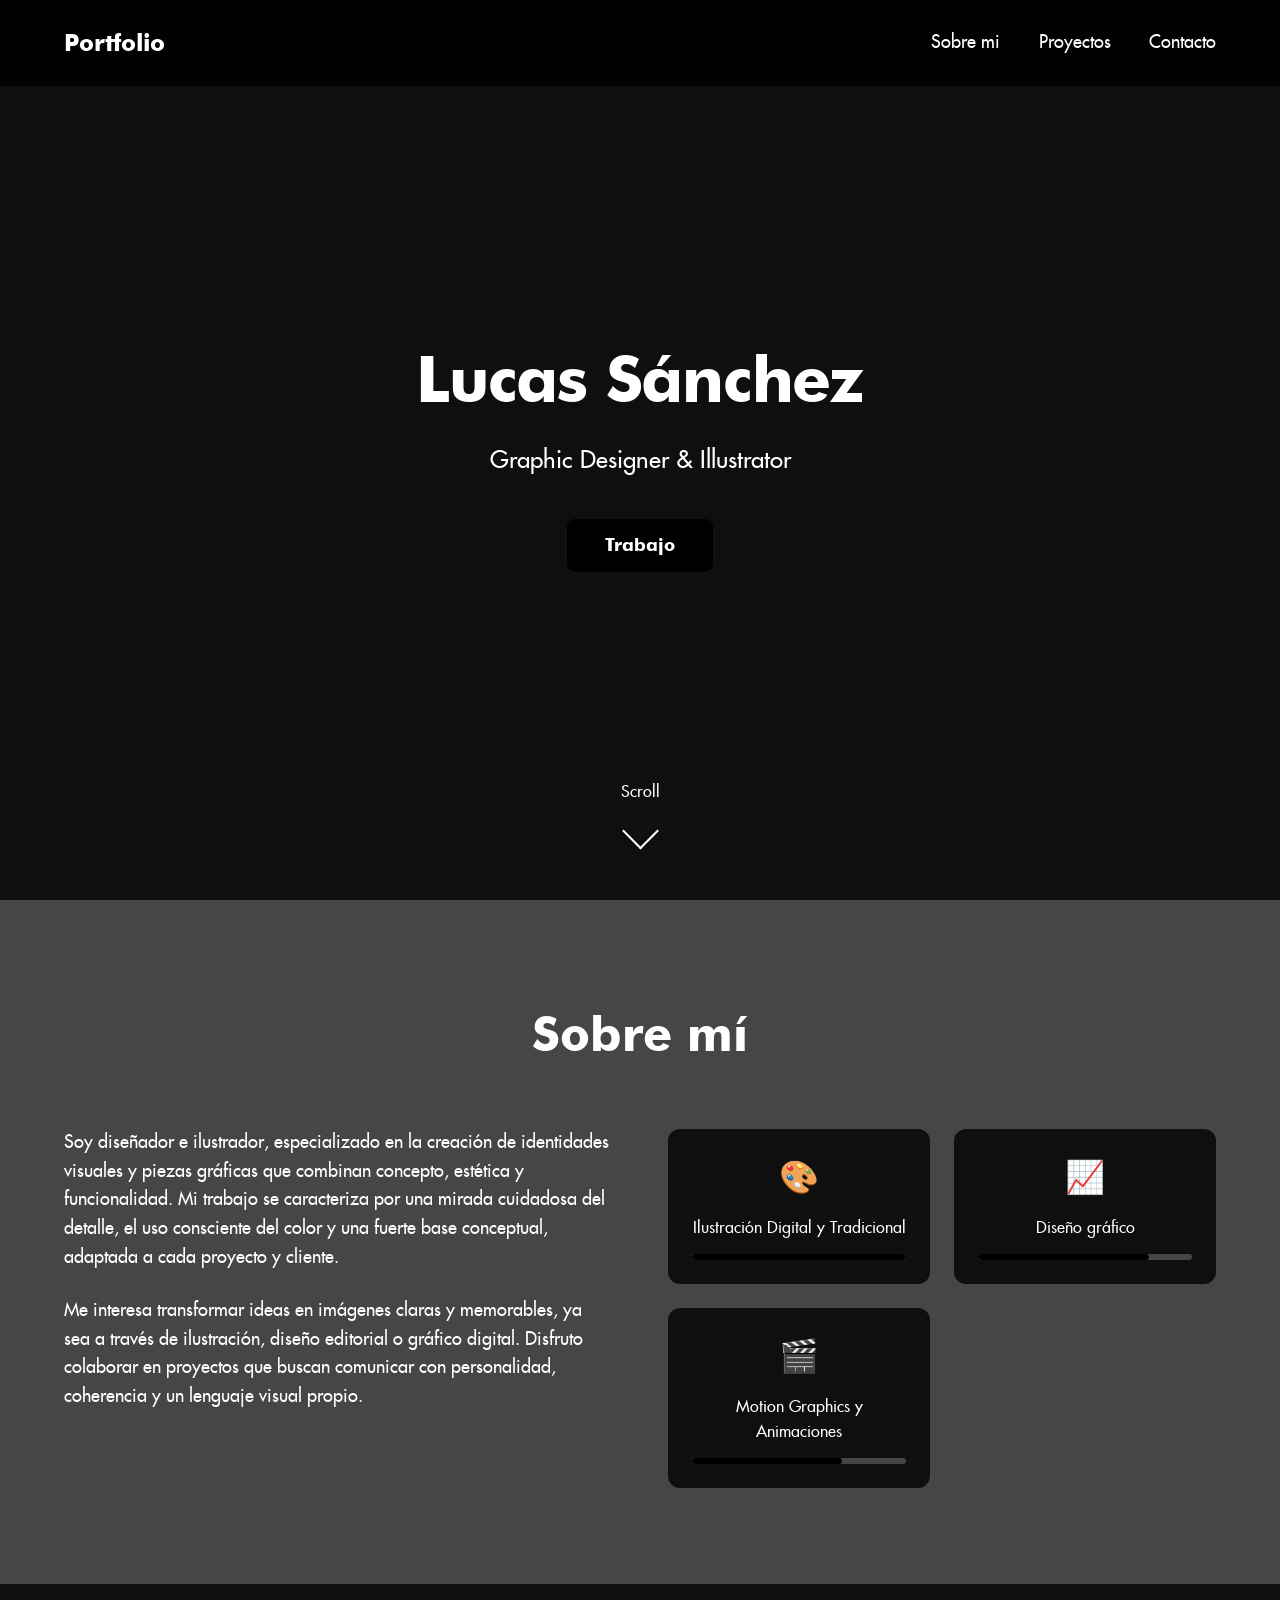
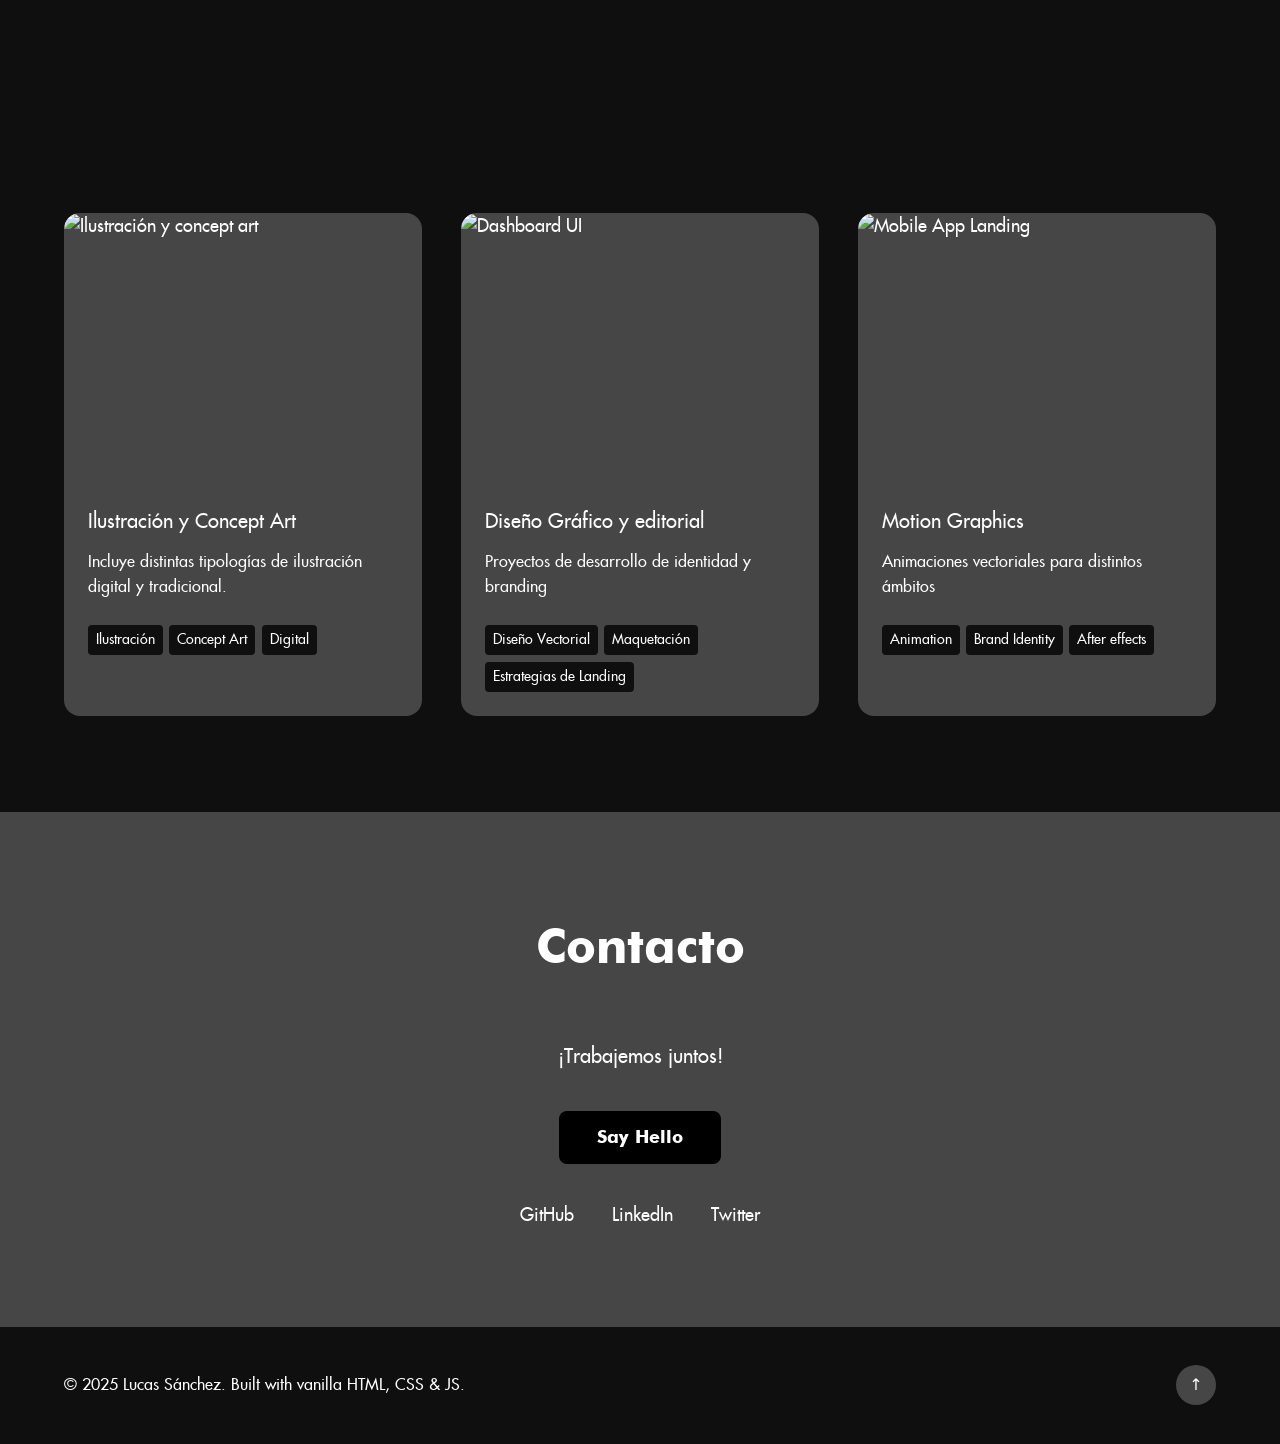
==== commit d60c70a3: "Integracion de imagenes en diseño.html y 404" ====
--- a/index.html
+++ b/index.html
@@ -54,7 +54,7 @@
 		<!-- About Section -->
 		<section id="about" class="section about">
 			<div class="container">
-				<h2 class="section-title animate-on-scroll">Skills</h2>
+				<h2 class="section-title animate-on-scroll">Sobre mí</h2>
 				<div class="about-grid">
 					<div class="about-text animate-on-scroll">
 						<p>
@@ -144,9 +144,9 @@
 		<!-- Contact Section -->
 		<section id="contact" class="section contact">
 			<div class="container">
-				<h2 class="section-title animate-on-scroll">Get In Touch</h2>
+				<h2 class="section-title animate-on-scroll">Contacto</h2>
 				<div class="contact-content animate-on-scroll">
-					<p>Interested in working together? Let's talk about your project.</p>
+					<p>¡Trabajemos juntos!</p>
 					<a href="mailto:hello@example.com" class="btn btn-primary">Say Hello</a>
 					<div class="social-links">
 						<a href="#" aria-label="GitHub">GitHub</a>
